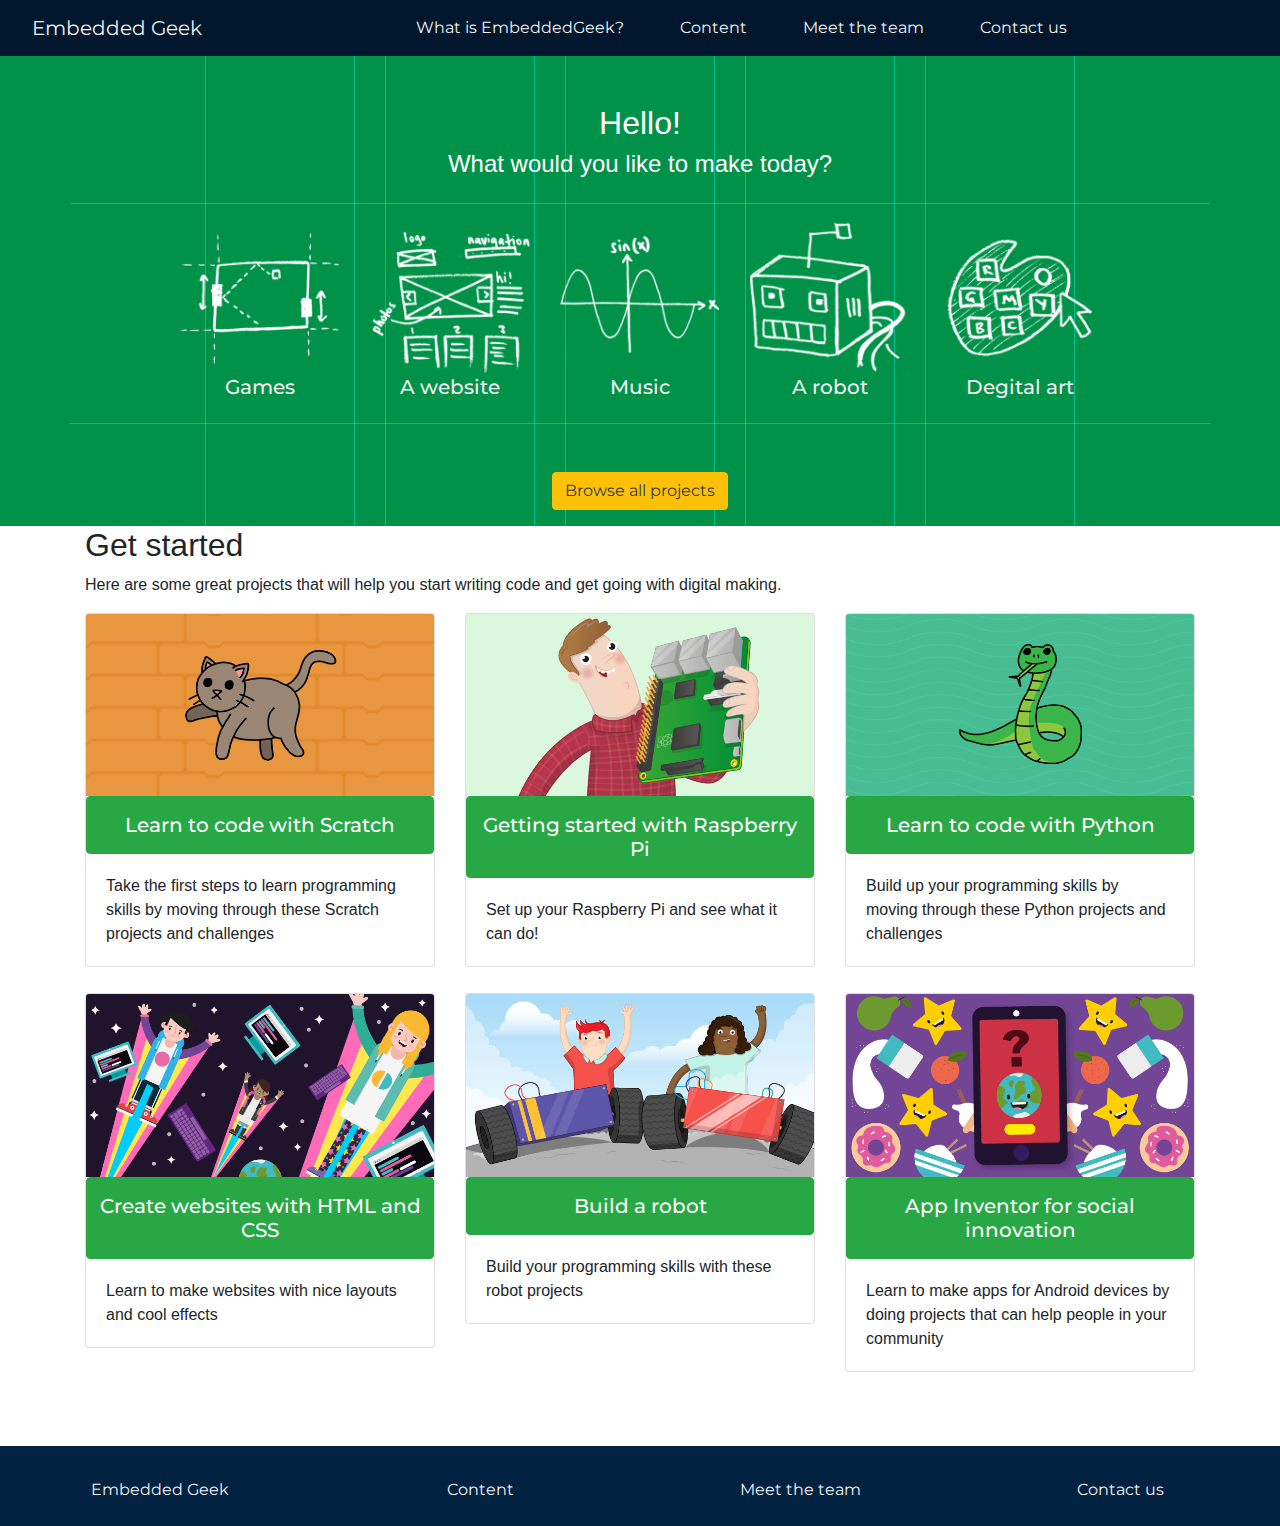
==== pages/content.html @ c986fa8a "first commit" ====
<!DOCTYPE html>
<html lang="en">
<head>
    <meta charset="UTF-8">
    <meta name="viewport" content="width=device-width, initial-scale=1.0">
    <meta http-equiv="X-UA-Compatible" content="ie=edge">
    <link rel="stylesheet" href="https://stackpath.bootstrapcdn.com/bootstrap/4.4.1/css/bootstrap.min.css" integrity="sha384-Vkoo8x4CGsO3+Hhxv8T/Q5PaXtkKtu6ug5TOeNV6gBiFeWPGFN9MuhOf23Q9Ifjh" crossorigin="anonymous">
    <link rel="stylesheet" href="//maxcdn.bootstrapcdn.com/font-awesome/4.7.0/css/font-awesome.min.css">
    <link href="../css/styles.css" rel="stylesheet">
    <title>Meet the team</title>
</head>
<body>
     <!-- Navbar -->
     <header>
        <nav class="nav_links navbar navbar-expand-lg">
            <a class="navbar-brand pl-3" href="/index.html">Embedded Geek</a>
            <button class="navbar-toggler bg-footer navbar-dark" type="button" data-toggle="collapse" data-target="#ContentMenu">
                <span class="navbar-toggler-icon"></span>
            </button>
            <div class="collapse navbar-collapse justify-content-center" id="ContentMenu">
                <ul class="navbar-nav">
                    <li class="nav-item"><a class="nav-link" href="#">What is EmbeddedGeek?</a></li>
                    <li class="nav-item"><a class="nav-link" href="/pages/content.html">Content</a></li>
                    <li class="nav-item"><a class="nav-link" href="/pages/meet.html">Meet the team</a></li>
                    <li class="nav-item"><a class="nav-link" href="/pages/contact.html">Contact us</a></li>
                </ul>
            </div>
        </nav>
    </header>
    <!-- section one -->
    <div class="c-home-hero c-home-hero_strip">
        <div class="container pt-5 pb-3">
            <div class="row pb-3">
                <div class="col-12 text-center text-white">
                    <h2>Hello!</h2>
                    <h4>What would you like to make today?</h4>
                </div>
            </div>
            <div class="row justify-content-center pt-3 pb-3 c-home-hero_strip-border">
                <div class="c-home-hero_topic col-md-2 col-5">
                    <div class="text-center">
                        <a href="#">
                            <img src="/img/games.01ea5505.png">
                            <h5>Games</h5>
                        </a>
                    </div>    
                </div>
                <div class="c-home-hero_topic col-md-2 col-5">
                    <div class="text-center">
                        <a href="#">
                            <img src="/img/html-css-javascript.webp">
                            <h5>A website</h5>
                        </a>
                    </div>    
                </div>
                <div class="c-home-hero_topic col-md-2 col-5">
                    <div class="text-center">
                        <a href="#">
                            <img src="/img/music.webp">
                            <h5>Music</h5>
                        </a>
                    </div>    
                </div>
                <div class="c-home-hero_topic col-md-2 col-5">
                    <div class="text-center">
                        <a href="#">
                            <img src="/img/robotics.webp">
                            <h5>A robot</h5>
                        </a>
                    </div>    
                </div>
                <div class="c-home-hero_topic col-md-2 col-5">
                    <div class="text-center">
                        <a href="#">
                            <img src="/img/art.webp">
                            <h5>Degital art</h5>
                        </a>
                    </div>    
                </div>
            </div>
            <div class="row justify-content-center pt-5 c-home-hero_strip-border">
                <button type="button" class="btn btn-warning"><a href="#" class="text-dark">Browse all projects</a></button>
            </div>
        </div>
    </div>
    <!-- Secttion Two -->
    <div>
        <div class="container">
            <div class="row">
                <div class="col-12">
                    <h2>Get started</h2>
                    <p>Here are some great projects that will help you start writing code and get going with digital making.</p>
                </div>
            </div>
            <div class="row">
                <div class="col-12 col-md-4 mb-3">
                    <div class="card justify-content-center">
                        <img class="card-img-top" src="/img/scratch.webp">
                        <a href="#" class="btn btn-success pt-3 pb-2"><h5>Learn to code with Scratch</h5></a>
                        <div class="card-body">
                            <p class="card-text">Take the first steps to learn programming skills by moving through these Scratch projects and challenges</p>
                        </div>
                    </div>
                </div>
                <div class="col-12 col-md-4 mb-3">
                    <div class="card justify-content-center">
                        <img class="card-img-top" src="/img/getting-started-with-raspberry-pi.webp">
                        <a href="#" class="btn btn-success pt-3 pb-2"><h5>Getting started with Raspberry Pi</h5></a>
                        <div class="card-body">
                            <p class="card-text">Set up your Raspberry Pi and see what it can do!</p>
                        </div>
                    </div>
                </div>
                <div class="col-12 col-md-4 mb-3">
                    <div class="card justify-content-center">
                        <img class="card-img-top" src="/img/python.webp">
                        <a href="#" class="btn btn-success pt-3 pb-2"><h5>Learn to code with Python</h5></a>
                        <div class="card-body">
                            <p class="card-text">Build up your programming skills by moving through these Python projects and challenges</p>
                        </div>
                    </div>
                </div>
                <div class="col-12 col-md-4 mb-3">
                    <div class="card justify-content-center">
                        <img class="card-img-top" src="/img/websites.webp">
                        <a href="#" class="btn btn-success pt-3 pb-2"><h5>Create websites with HTML and CSS</h5></a>
                        <div class="card-body">
                            <p class="card-text">Learn to make websites with nice layouts and cool effects</p>
                        </div>
                    </div>
                </div>
                <div class="col-12 col-md-4 mb-3">
                    <div class="card justify-content-center">
                        <img class="card-img-top" src="/img/robot.webp">
                        <a href="#" class="btn btn-success pt-3 pb-2"><h5>Build a robot</h5></a>
                        <div class="card-body">
                            <p class="card-text">Build your programming skills with these robot projects</p>
                        </div>
                    </div>
                </div>
                <div class="col-12 col-md-4 mb-3">
                    <div class="card justify-content-center">
                        <img class="card-img-top" src="/img/app-inventor.webp">
                        <a href="#" class="btn btn-success pt-3 pb-2"><h5>App Inventor for social innovation</h5></a>
                        <div class="card-body">
                            <p class="card-text">Learn to make apps for Android devices by doing projects that can help people in your community</p>
                        </div>
                    </div>
                </div>
            </div>
            <div class="row">
                
            </div>
        </div>
    </div>
    <!-- Footer -->
    <div id="contact" class="pt-5 text-white container-fluid">
        <div class="fluid-container text-center">
            <div class="row bg-footer pt-4 pb-3 ">
                <div class="col-12 col-sm-3">
                    <a class="nav-link" href="/index.html">Embedded Geek</a>
                </div>
                <div class="col-12 col-sm-3">
                    <a class="nav-link" href="/index.html">Content</a>
                </div>
                <div class="col-12 col-sm-3">
                    <a class="nav-link" href="/pages/meet.html">Meet the team</a>
                </div>
                <div class="col-12 col-sm-3">
                    <a class="nav-link" href="/pages/contact.html">Contact us</a>
                </div>
            </div>
        </div>
    </div>

    <!-- Js and Jq files --> 
    <script src="/js/script.js"></script>
    <script src="https://code.jquery.com/jquery-3.4.1.slim.min.js" integrity="sha384-J6qa4849blE2+poT4WnyKhv5vZF5SrPo0iEjwBvKU7imGFAV0wwj1yYfoRSJoZ+n" crossorigin="anonymous"></script>
    <script src="https://cdn.jsdelivr.net/npm/popper.js@1.16.0/dist/umd/popper.min.js" integrity="sha384-Q6E9RHvbIyZFJoft+2mJbHaEWldlvI9IOYy5n3zV9zzTtmI3UksdQRVvoxMfooAo" crossorigin="anonymous"></script>
    <script src="https://stackpath.bootstrapcdn.com/bootstrap/4.4.1/js/bootstrap.min.js" integrity="sha384-wfSDF2E50Y2D1uUdj0O3uMBJnjuUD4Ih7YwaYd1iqfktj0Uod8GCExl3Og8ifwB6" crossorigin="anonymous"></script>    
</body>
</html>
---- css/styles.css ----
@import url('https://fonts.googleapis.com/css2?family=Montserrat:wght@500&display=swap');
* 
{
    padding: 0;
    margin: 0;
    box-sizing: border-box;
}

header
{
    background-color:#00172e;
    
}

li, a, .contact
{
    color: #f2f0ef;
    font-family: "Montserrat", sans-serif;
    font-size: 500;
    text-decoration: none;
}

.logo
{
    
}
.nav_links
{
    
    list-style: none;
}

.nav_links li
{
    
    display: inline-block;
    margin: 0 20px;
    
}

.nav_links li a
{
    transition: all 0.3s ease 0;   
}

.nav_links li a:hover
{
    color: crimson;
}

.contact
{
    background-color: rgba(219, 7, 60, 1);
    padding: 6px 8px;
    border: none;
    border-radius: 25px;
    cursor: pointer;
    transition: all 0.3s ease 0; 
}

.contact:hover
{
    background-color: rgba(219, 7, 60, 0.8);
    
}

img {
    max-width:100%;
    height:auto;
}

.bg-essential
{
    background-color:#00172e;
}
.bg-footer
{
    background-color:#022242;
}
.contact-us
{
    padding: 100px 100px;
}
.container-fluid
{
    margin-left: auto;
    margin-right: auto;
}

.footer-item
{
    text-decoration: none;
    color: #f2f0ef;
}
.card {
    margin: 0 auto; 
    float: none; 
    margin-bottom: 10px; 
}

.c-home-hero
{
    background-color: #01924a;
    background-image: radial-gradient(hsla(0, 0%, 100%, .1), rgba(0, 0, 0, .1)), url(/img/ruler.ba134e6b.svg);
}

.c-home-hero_topic
{
    width: 150px;
}

.c-home-hero_strip
{
    background-image: url(/img/border.png);
    background-position: 50%;
    background-repeat: repeat-y;
}

.c-home-hero_strip-border
{
    width: auto;
    border: solid rgba(0, 253, 255, .4);
    border-width: 1px 0 0;
}

.link-card
{
    background-color: rgba(0, 253, 255, .4);
}
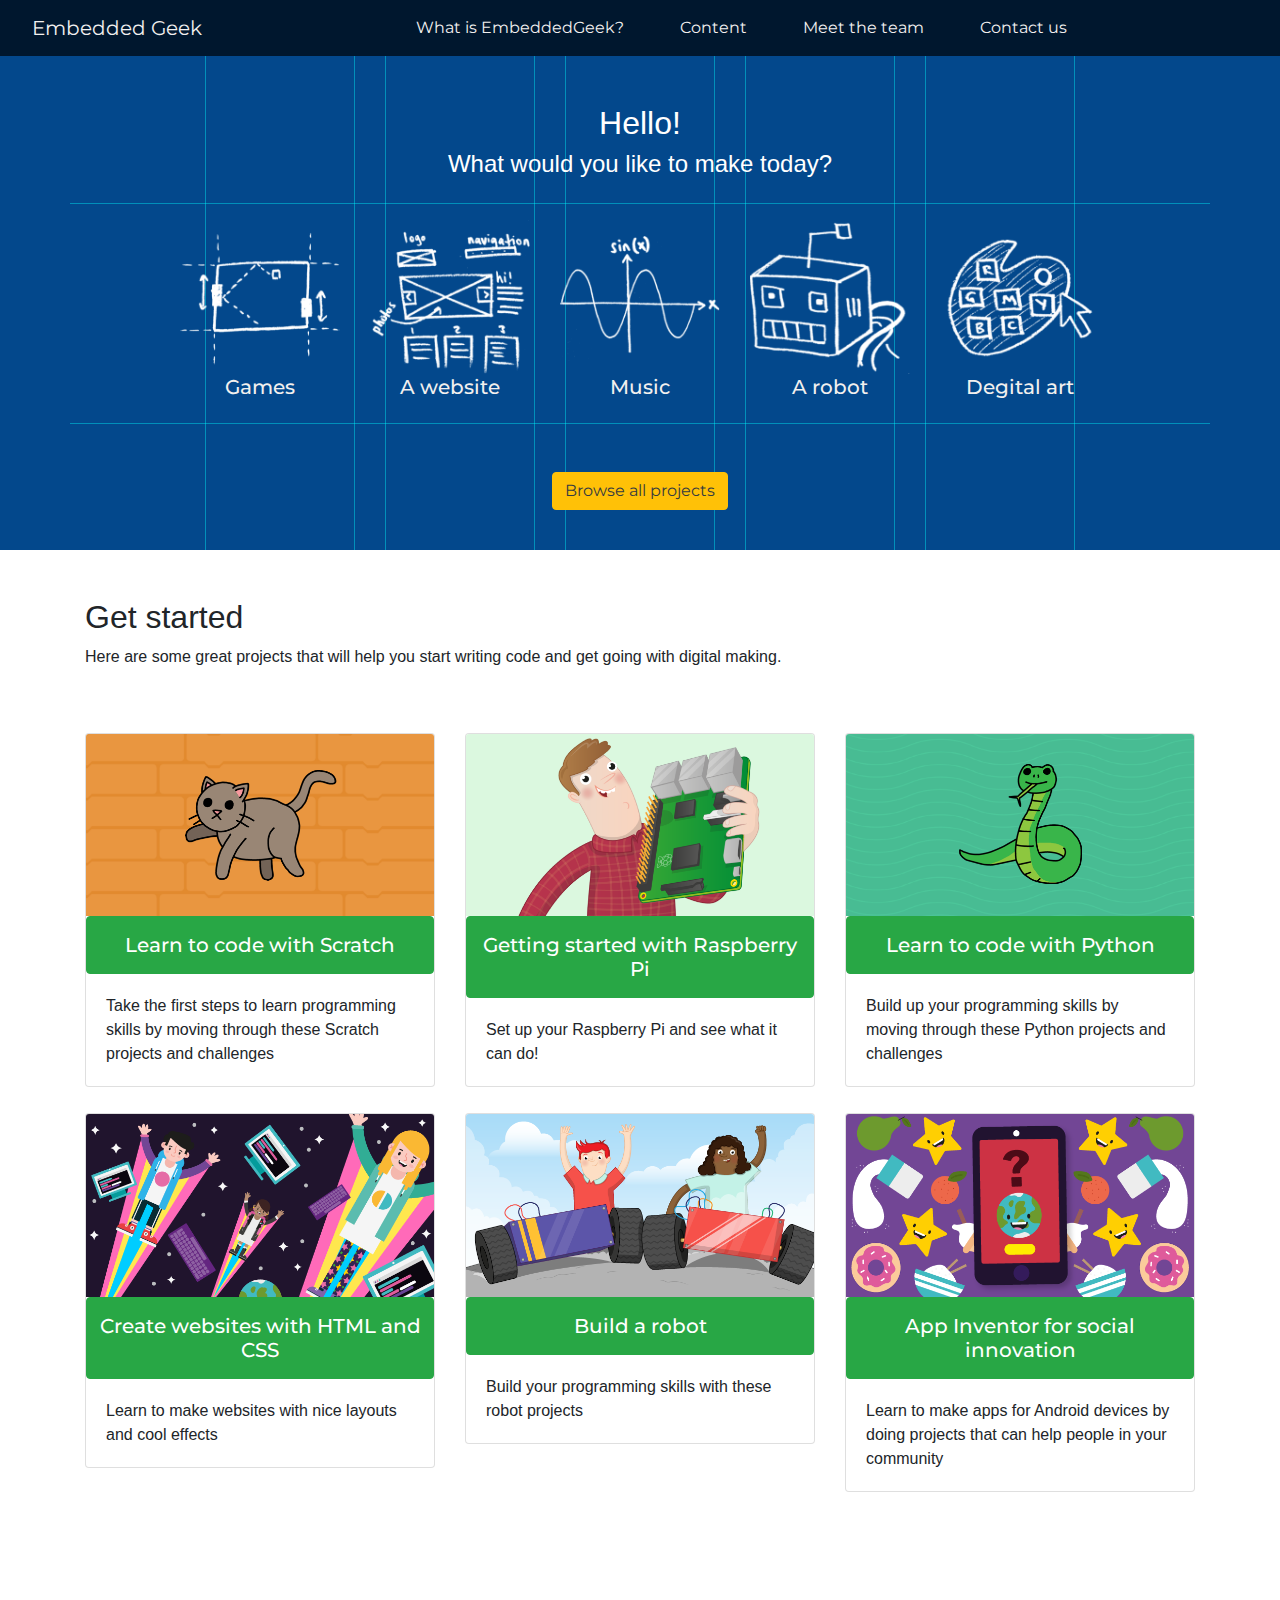
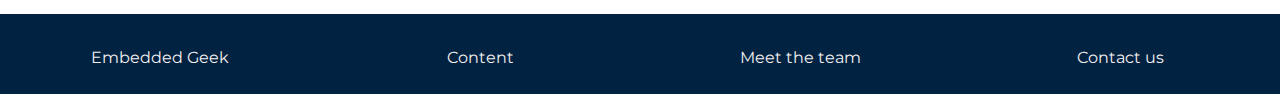
==== commit 3a62d5de: "Add some pedding section two" ====
--- a/pages/content.html
+++ b/pages/content.html
@@ -78,15 +78,15 @@
                     </div>    
                 </div>
             </div>
-            <div class="row justify-content-center pt-5 c-home-hero_strip-border">
+            <div class="row justify-content-center pt-5 pb-4 c-home-hero_strip-border">
                 <button type="button" class="btn btn-warning"><a href="#" class="text-dark">Browse all projects</a></button>
             </div>
         </div>
     </div>
     <!-- Secttion Two -->
     <div>
-        <div class="container">
-            <div class="row">
+        <div class="container mt-5 mb-5">
+            <div class="row pb-5">
                 <div class="col-12">
                     <h2>Get started</h2>
                     <p>Here are some great projects that will help you start writing code and get going with digital making.</p>
--- a/css/styles.css
+++ b/css/styles.css
@@ -100,7 +100,7 @@
 
 .c-home-hero
 {
-    background-color: #01924a;
+    background-color: #03488c;
     background-image: radial-gradient(hsla(0, 0%, 100%, .1), rgba(0, 0, 0, .1)), url(/img/ruler.ba134e6b.svg);
 }
 
